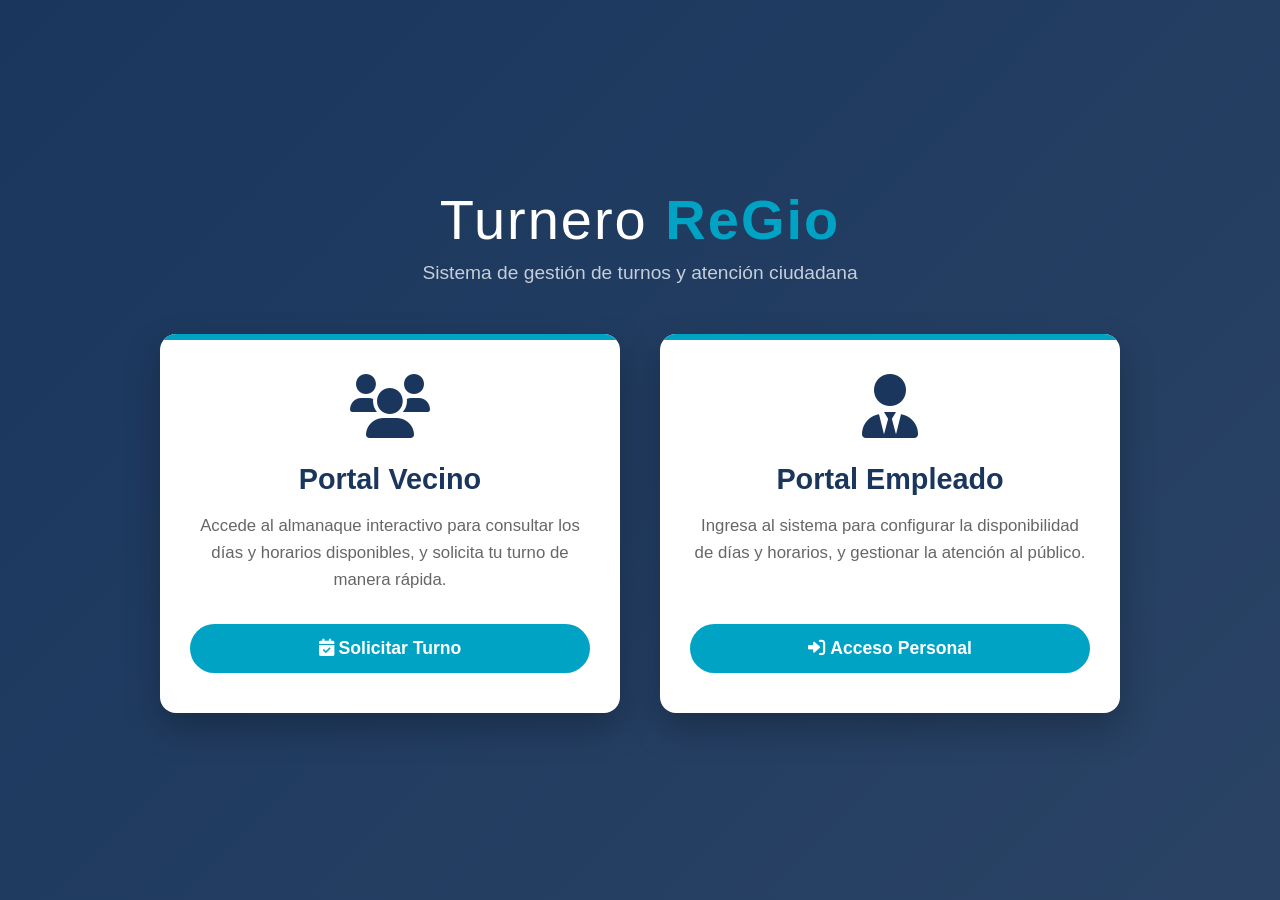
==== index.html @ 274bad59 "Add files via upload" ====
<!DOCTYPE html>
<html lang="es">
<head>
    <meta charset="UTF-8">
    <meta name="viewport" content="width=device-width, initial-scale=1.0">
    <title>ReGio - Turnero</title>
    <!-- Mantenemos tus estilos base si los necesitas para el resto, pero aquí aplicamos estilos propios del dashboard -->
    <link rel="stylesheet" href="styles.css">
    <link href="https://cdnjs.cloudflare.com/ajax/libs/font-awesome/6.0.0/css/all.min.css" rel="stylesheet">
    <style>
        :root {
            /* Colores ReGio - Variables para fácil modificación */
            --regio-primary: #1A365D; /* Azul oscuro elegante */
            --regio-secondary: #00A3C4; /* Celeste/Cian moderno */
            --regio-accent: #E2E8F0; /* Fondo claro */
            --regio-text: #2D3748;
        }

        body {
            margin: 0;
            padding: 0;
            background: linear-gradient(135deg, var(--regio-primary) 0%, #2A4365 100%);
            font-family: 'Segoe UI', Roboto, Helvetica, Arial, sans-serif;
            min-height: 100vh;
            display: flex;
            align-items: center;
            justify-content: center;
        }

        /* Reseteo del container por defecto de styles.css para que ocupe más en esta vista */
        .dashboard-container {
            width: 100%;
            max-width: 1000px;
            padding: 20px;
        }

        .header-brand {
            text-align: center;
            color: white;
            margin-bottom: 50px;
        }

        .header-brand h1 {
            font-size: 3.5rem;
            margin: 0;
            letter-spacing: 2px;
            font-weight: 300;
            color: white; /* Sobrescribir h1 de styles.css */
        }
        
        .header-brand h1 strong {
            font-weight: 700;
            color: var(--regio-secondary);
        }

        .header-brand p {
            font-size: 1.2rem;
            opacity: 0.85;
            margin-top: 10px;
            color: #e2e8f0;
        }

        .cards-wrapper {
            display: grid;
            grid-template-columns: repeat(auto-fit, minmax(320px, 1fr));
            gap: 40px;
        }

        .profile-card {
            background: white;
            border-radius: 16px;
            padding: 40px 30px;
            text-align: center;
            box-shadow: 0 15px 35px rgba(0,0,0,0.25);
            transition: transform 0.3s ease, box-shadow 0.3s ease;
            position: relative;
            overflow: hidden;
            display: flex;
            flex-direction: column;
            justify-content: space-between;
        }

        .profile-card::before {
            content: '';
            position: absolute;
            top: 0;
            left: 0;
            width: 100%;
            height: 6px;
            background: var(--regio-secondary);
        }

        .profile-card:hover {
            transform: translateY(-8px);
            box-shadow: 0 20px 40px rgba(0,0,0,0.35);
        }

        .profile-icon {
            font-size: 4rem;
            color: var(--regio-primary);
            margin-bottom: 25px;
        }

        .profile-card h2 {
            color: var(--regio-primary);
            margin: 0 0 15px 0;
            font-size: 1.8rem;
        }

        .profile-card p {
            color: #666;
            margin-bottom: 30px;
            line-height: 1.6;
            font-size: 1.05rem;
        }

        .btn-access {
            display: inline-block;
            background: var(--regio-secondary);
            color: white;
            padding: 14px 30px;
            border-radius: 30px;
            text-decoration: none;
            font-weight: bold;
            font-size: 1.1rem;
            border: none;
            cursor: pointer;
            transition: all 0.3s;
            width: 100%;
            box-sizing: border-box;
        }

        .btn-access:hover {
            background: #00829B;
            transform: scale(1.03);
            color: white;
        }

        /* Formulario de Login Oculto en Card de Empleado */
        .login-box {
            text-align: left;
            margin-top: 20px;
            display: none;
        }

        .login-box.active {
            display: block;
            animation: fadeIn 0.4s ease;
        }

        @keyframes fadeIn {
            from { opacity: 0; transform: translateY(-10px); }
            to { opacity: 1; transform: translateY(0); }
        }

        .form-control {
            width: 100%;
            padding: 12px 15px;
            margin-bottom: 15px;
            border: 1px solid #ddd;
            border-radius: 8px;
            box-sizing: border-box;
            background: #f8f9fa;
            font-size: 1rem;
        }

        .form-control:focus {
            outline: none;
            border-color: var(--regio-secondary);
            box-shadow: 0 0 0 2px rgba(0, 163, 196, 0.2);
            background: white;
        }

        .btn-login {
            background: var(--regio-primary);
            width: 100%;
            border-radius: 8px;
        }

        .btn-login:hover {
            background: #112440;
        }

        .error-msg {
            color: #dc3545;
            font-size: 0.95rem;
            margin-top: 10px;
            text-align: center;
            font-weight: bold;
        }
    </style>
</head>
<body>

    <div class="dashboard-container">
        <div class="header-brand">
            <h1>Turnero <strong>ReGio</strong></h1>
            <p>Sistema de gestión de turnos y atención ciudadana</p>
        </div>

        <div class="cards-wrapper">
            <!-- Card Vecino -->
            <div class="profile-card">
                <div>
                    <i class="fas fa-users profile-icon"></i>
                    <h2>Portal Vecino</h2>
                    <p>Accede al almanaque interactivo para consultar los días y horarios disponibles, y solicita tu turno de manera rápida.</p>
                </div>
                <button class="btn-access" onclick="window.location.href='vecino.html'">
                    <i class="fas fa-calendar-check"></i> Solicitar Turno
                </button>
            </div>

            <!-- Card Empleado -->
            <div class="profile-card">
                <div>
                    <i class="fas fa-user-tie profile-icon"></i>
                    <h2>Portal Empleado</h2>
                    <p>Ingresa al sistema para configurar la disponibilidad de días y horarios, y gestionar la atención al público.</p>
                </div>
                
                <button class="btn-access" id="btn-show-login">
                    <i class="fas fa-sign-in-alt"></i> Acceso Personal
                </button>

                <div class="login-box" id="login-box">
                    <form id="login-form">
                        <input type="text" class="form-control" id="username" placeholder="Usuario" required>
                        <input type="password" class="form-control" id="password" placeholder="Contraseña" required>
                        <button type="submit" class="btn-access btn-login">Ingresar al Panel</button>
                        <p id="login-error" class="error-msg"></p>
                    </form>
                </div>
            </div>
        </div>
    </div>

    <!-- Scripts de la app -->
    <script src="app.js?v=4"></script>
    <script>
        // Interfaz de login fluida (oculta el botón inicial y muestra el formulario)
        document.getElementById('btn-show-login').addEventListener('click', function() {
            this.style.display = 'none';
            document.getElementById('login-box').classList.add('active');
        });

        // Lógica de login original para Empleado/Admin
        document.getElementById('login-form').addEventListener('submit', function(e) {
            e.preventDefault();
            const userIn = document.getElementById('username').value.trim();
            const passIn = document.getElementById('password').value.trim();
            
            const usuarios = getUsuarios();
            const user = usuarios.find(u => u.username === userIn && u.password === passIn);
            
            if (user) {
                setCurrentUser(user);
                if (user.role === 'admin') {
                    window.location.href = 'admin.html';
                } else if (user.role === 'empleado') {
                    window.location.href = 'empleado.html';
                }
            } else {
                document.getElementById('login-error').textContent = 'Usuario o contraseña incorrectos';
            }
        });
    </script>
</body>
</html>
---- styles.css ----
:root {
    /* Colores ReGio globales */
    --regio-primary: #1A365D; /* Azul oscuro elegante */
    --regio-secondary: #00A3C4; /* Celeste/Cian moderno */
    --regio-accent: #E2E8F0; /* Fondo claro */
    --regio-text: #2D3748;
    --regio-bg: #f4f7f6;
    --regio-danger: #e53e3e;
    --regio-success: #38a169;
}

* {
    box-sizing: border-box;
    font-family: 'Segoe UI', Roboto, Helvetica, Arial, sans-serif;
}

body {
    background-color: var(--regio-bg);
    margin: 0;
    padding: 0;
    color: var(--regio-text);
}

/* Navbar */
.navbar {
    background: linear-gradient(135deg, var(--regio-primary) 0%, #2A4365 100%);
    color: white;
    padding: 20px 40px;
    display: flex;
    justify-content: space-between;
    align-items: center;
    box-shadow: 0 4px 6px rgba(0,0,0,0.1);
}

.navbar h2 {
    margin: 0;
    font-weight: 300;
    letter-spacing: 1px;
    color: white;
}

.navbar button {
    background-color: transparent;
    border: 2px solid white;
    color: white;
    border-radius: 30px;
    padding: 8px 20px;
    margin-left: 15px;
    font-weight: bold;
    transition: all 0.3s;
}

.navbar button:hover {
    background-color: white;
    color: var(--regio-primary);
}

/* Container & Cards */
.container {
    max-width: 1000px;
    margin: 40px auto;
    padding: 0 20px;
}

h1, h2, h3, h4 {
    color: var(--regio-primary);
}

.card {
    background: white;
    padding: 30px;
    border-radius: 16px;
    box-shadow: 0 10px 25px rgba(0,0,0,0.05);
    position: relative;
    overflow: hidden;
    margin-bottom: 25px;
}

.card::before {
    content: '';
    position: absolute;
    top: 0;
    left: 0;
    width: 100%;
    height: 4px;
    background: var(--regio-secondary);
}

.mt-4 {
    margin-top: 20px;
}

/* Forms */
.form-group {
    margin-bottom: 20px;
}

.form-group label {
    display: block;
    margin-bottom: 8px;
    font-weight: 600;
    color: var(--regio-text);
}

.form-group input, .form-group select {
    width: 100%;
    padding: 12px 15px;
    border: 1px solid #ccc;
    border-radius: 8px;
    background: #f8f9fa;
    transition: all 0.3s;
}

.form-group input:focus, .form-group select:focus {
    outline: none;
    border-color: var(--regio-secondary);
    box-shadow: 0 0 0 2px rgba(0, 163, 196, 0.2);
    background: white;
}

/* Buttons */
button {
    background-color: var(--regio-secondary);
    color: white;
    border: none;
    padding: 12px 25px;
    border-radius: 30px;
    cursor: pointer;
    font-size: 16px;
    font-weight: bold;
    transition: all 0.3s;
}

button:hover {
    background-color: #00829B;
    transform: translateY(-2px);
    box-shadow: 0 4px 10px rgba(0,0,0,0.15);
}

.btn-sm {
    padding: 8px 15px;
    font-size: 14px;
    background-color: var(--regio-success);
    border-radius: 20px;
}
.btn-sm:hover {
    background-color: #2f855a;
}

.error-msg {
    color: var(--regio-danger);
    margin-top: 10px;
}

/* --- CALENDARIO STYLES --- */
.calendar-wrapper {
    display: flex;
    flex-wrap: wrap;
    gap: 30px;
    margin-top: 25px;
}

.calendar-month {
    flex: 1;
    min-width: 320px;
    border: 1px solid #e2e8f0;
    border-radius: 12px;
    overflow: hidden;
    background: white;
    box-shadow: 0 4px 6px rgba(0,0,0,0.02);
}

.calendar-header {
    background: var(--regio-primary);
    color: white;
    text-align: center;
    padding: 15px;
    font-weight: bold;
    display: flex;
    justify-content: space-between;
    align-items: center;
}

.calendar-header button {
    background: transparent;
    box-shadow: none;
    border: 1px solid rgba(255,255,255,0.5);
    padding: 5px 15px;
    margin: 0;
}
.calendar-header button:hover {
    background: rgba(255,255,255,0.2);
    transform: none;
}

.calendar-grid {
    display: grid;
    grid-template-columns: repeat(7, 1fr);
    text-align: center;
    background-color: #fff;
}

.calendar-day-name {
    font-weight: 600;
    padding: 12px 0;
    background-color: #f7fafc;
    color: var(--regio-primary);
    font-size: 14px;
    border-bottom: 1px solid #e2e8f0;
}

.calendar-day {
    padding: 15px 0;
    border: 1px solid #f7fafc;
    cursor: pointer;
    transition: all 0.2s;
    color: var(--regio-text);
}

.calendar-day:hover:not(.disabled) {
    background-color: rgba(0, 163, 196, 0.1);
    color: var(--regio-secondary);
    font-weight: bold;
}

.calendar-day.selected {
    background-color: var(--regio-secondary);
    color: white;
    font-weight: bold;
    border-radius: 4px;
    transform: scale(0.95);
}

.calendar-day.disabled {
    color: #cbd5e0;
    cursor: not-allowed;
    background-color: #f7fafc;
}

/* --- SLOTS (HORARIOS) STYLES --- */
.slots-container {
    flex: 1;
    min-width: 320px;
    border: 1px solid #e2e8f0;
    border-radius: 12px;
    padding: 20px;
    background-color: white;
    box-shadow: 0 4px 6px rgba(0,0,0,0.02);
}

.slots-grid {
    display: grid;
    grid-template-columns: repeat(auto-fill, minmax(85px, 1fr));
    gap: 12px;
    margin-top: 20px;
}

.slot {
    padding: 10px;
    text-align: center;
    border-radius: 8px;
    font-weight: 600;
    cursor: pointer;
    color: white;
    transition: all 0.2s;
}

.slot.disponible {
    background-color: var(--regio-success); 
    border: 2px solid transparent;
}
.slot.disponible:hover {
    transform: translateY(-2px);
    box-shadow: 0 4px 6px rgba(0,0,0,0.1);
}

.slot.ocupado {
    background-color: var(--regio-danger); 
    cursor: not-allowed;
    opacity: 0.8;
}

.slot.seleccionado {
    border: 2px solid var(--regio-primary);
    box-shadow: 0 0 10px rgba(0,0,0,0.2);
    transform: scale(1.05);
    background-color: #2f855a;
}

.info-turno-detalle {
    margin-top: 20px;
    padding: 20px;
    background-color: #ebf8fa;
    border-left: 5px solid var(--regio-secondary);
    border-radius: 0 8px 8px 0;
    display: none;
    color: var(--regio-primary);
}

/* Listas */
.list {
    list-style: none;
    padding: 0;
    margin: 0;
}
.turno-item {
    padding: 15px;
    border-bottom: 1px solid #eee;
    display: flex;
    justify-content: space-between;
    align-items: center;
}
.turno-item:last-child {
    border-bottom: none;
}
.badge {
    padding: 4px 8px;
    border-radius: 12px;
    font-size: 12px;
    font-weight: bold;
    color: white;
}
.badge.pendiente {
    background: #dd6b20;
}
.badge.atendido {
    background: var(--regio-success);
}
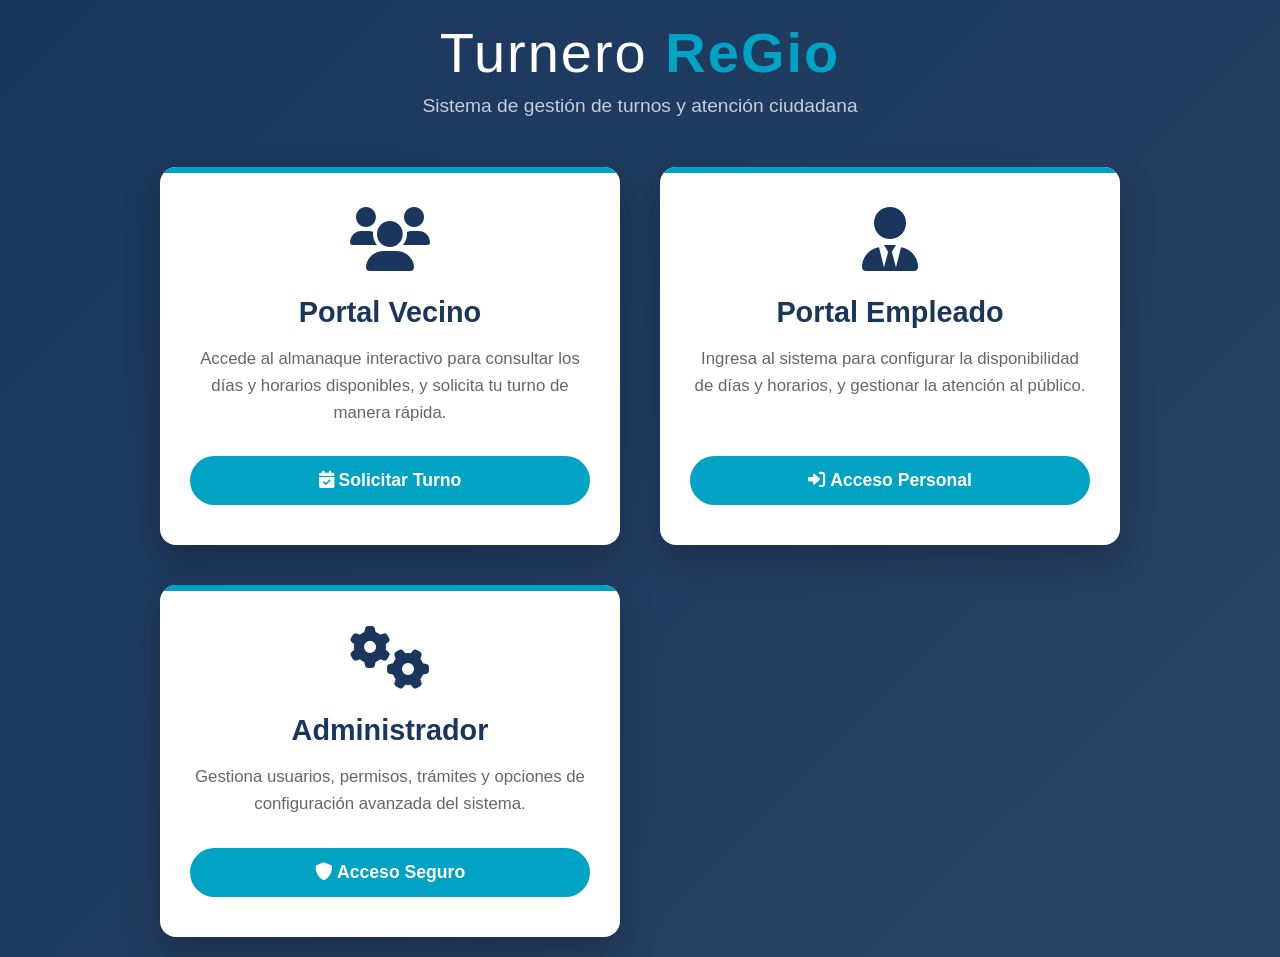
==== commit 1f1270cb: "Add files via upload" ====
--- a/index.html
+++ b/index.html
@@ -1,269 +1,302 @@
-<!DOCTYPE html>
-<html lang="es">
-<head>
-    <meta charset="UTF-8">
-    <meta name="viewport" content="width=device-width, initial-scale=1.0">
-    <title>ReGio - Turnero</title>
-    <!-- Mantenemos tus estilos base si los necesitas para el resto, pero aquí aplicamos estilos propios del dashboard -->
-    <link rel="stylesheet" href="styles.css">
-    <link href="https://cdnjs.cloudflare.com/ajax/libs/font-awesome/6.0.0/css/all.min.css" rel="stylesheet">
-    <style>
-        :root {
-            /* Colores ReGio - Variables para fácil modificación */
-            --regio-primary: #1A365D; /* Azul oscuro elegante */
-            --regio-secondary: #00A3C4; /* Celeste/Cian moderno */
-            --regio-accent: #E2E8F0; /* Fondo claro */
-            --regio-text: #2D3748;
-        }
-
-        body {
-            margin: 0;
-            padding: 0;
-            background: linear-gradient(135deg, var(--regio-primary) 0%, #2A4365 100%);
-            font-family: 'Segoe UI', Roboto, Helvetica, Arial, sans-serif;
-            min-height: 100vh;
-            display: flex;
-            align-items: center;
-            justify-content: center;
-        }
-
-        /* Reseteo del container por defecto de styles.css para que ocupe más en esta vista */
-        .dashboard-container {
-            width: 100%;
-            max-width: 1000px;
-            padding: 20px;
-        }
-
-        .header-brand {
-            text-align: center;
-            color: white;
-            margin-bottom: 50px;
-        }
-
-        .header-brand h1 {
-            font-size: 3.5rem;
-            margin: 0;
-            letter-spacing: 2px;
-            font-weight: 300;
-            color: white; /* Sobrescribir h1 de styles.css */
-        }
-        
-        .header-brand h1 strong {
-            font-weight: 700;
-            color: var(--regio-secondary);
-        }
-
-        .header-brand p {
-            font-size: 1.2rem;
-            opacity: 0.85;
-            margin-top: 10px;
-            color: #e2e8f0;
-        }
-
-        .cards-wrapper {
-            display: grid;
-            grid-template-columns: repeat(auto-fit, minmax(320px, 1fr));
-            gap: 40px;
-        }
-
-        .profile-card {
-            background: white;
-            border-radius: 16px;
-            padding: 40px 30px;
-            text-align: center;
-            box-shadow: 0 15px 35px rgba(0,0,0,0.25);
-            transition: transform 0.3s ease, box-shadow 0.3s ease;
-            position: relative;
-            overflow: hidden;
-            display: flex;
-            flex-direction: column;
-            justify-content: space-between;
-        }
-
-        .profile-card::before {
-            content: '';
-            position: absolute;
-            top: 0;
-            left: 0;
-            width: 100%;
-            height: 6px;
-            background: var(--regio-secondary);
-        }
-
-        .profile-card:hover {
-            transform: translateY(-8px);
-            box-shadow: 0 20px 40px rgba(0,0,0,0.35);
-        }
-
-        .profile-icon {
-            font-size: 4rem;
-            color: var(--regio-primary);
-            margin-bottom: 25px;
-        }
-
-        .profile-card h2 {
-            color: var(--regio-primary);
-            margin: 0 0 15px 0;
-            font-size: 1.8rem;
-        }
-
-        .profile-card p {
-            color: #666;
-            margin-bottom: 30px;
-            line-height: 1.6;
-            font-size: 1.05rem;
-        }
-
-        .btn-access {
-            display: inline-block;
-            background: var(--regio-secondary);
-            color: white;
-            padding: 14px 30px;
-            border-radius: 30px;
-            text-decoration: none;
-            font-weight: bold;
-            font-size: 1.1rem;
-            border: none;
-            cursor: pointer;
-            transition: all 0.3s;
-            width: 100%;
-            box-sizing: border-box;
-        }
-
-        .btn-access:hover {
-            background: #00829B;
-            transform: scale(1.03);
-            color: white;
-        }
-
-        /* Formulario de Login Oculto en Card de Empleado */
-        .login-box {
-            text-align: left;
-            margin-top: 20px;
-            display: none;
-        }
-
-        .login-box.active {
-            display: block;
-            animation: fadeIn 0.4s ease;
-        }
-
-        @keyframes fadeIn {
-            from { opacity: 0; transform: translateY(-10px); }
-            to { opacity: 1; transform: translateY(0); }
-        }
-
-        .form-control {
-            width: 100%;
-            padding: 12px 15px;
-            margin-bottom: 15px;
-            border: 1px solid #ddd;
-            border-radius: 8px;
-            box-sizing: border-box;
-            background: #f8f9fa;
-            font-size: 1rem;
-        }
-
-        .form-control:focus {
-            outline: none;
-            border-color: var(--regio-secondary);
-            box-shadow: 0 0 0 2px rgba(0, 163, 196, 0.2);
-            background: white;
-        }
-
-        .btn-login {
-            background: var(--regio-primary);
-            width: 100%;
-            border-radius: 8px;
-        }
-
-        .btn-login:hover {
-            background: #112440;
-        }
-
-        .error-msg {
-            color: #dc3545;
-            font-size: 0.95rem;
-            margin-top: 10px;
-            text-align: center;
-            font-weight: bold;
-        }
-    </style>
-</head>
-<body>
-
-    <div class="dashboard-container">
-        <div class="header-brand">
-            <h1>Turnero <strong>ReGio</strong></h1>
-            <p>Sistema de gestión de turnos y atención ciudadana</p>
-        </div>
-
-        <div class="cards-wrapper">
-            <!-- Card Vecino -->
-            <div class="profile-card">
-                <div>
-                    <i class="fas fa-users profile-icon"></i>
-                    <h2>Portal Vecino</h2>
-                    <p>Accede al almanaque interactivo para consultar los días y horarios disponibles, y solicita tu turno de manera rápida.</p>
-                </div>
-                <button class="btn-access" onclick="window.location.href='vecino.html'">
-                    <i class="fas fa-calendar-check"></i> Solicitar Turno
-                </button>
-            </div>
-
-            <!-- Card Empleado -->
-            <div class="profile-card">
-                <div>
-                    <i class="fas fa-user-tie profile-icon"></i>
-                    <h2>Portal Empleado</h2>
-                    <p>Ingresa al sistema para configurar la disponibilidad de días y horarios, y gestionar la atención al público.</p>
-                </div>
-                
-                <button class="btn-access" id="btn-show-login">
-                    <i class="fas fa-sign-in-alt"></i> Acceso Personal
-                </button>
-
-                <div class="login-box" id="login-box">
-                    <form id="login-form">
-                        <input type="text" class="form-control" id="username" placeholder="Usuario" required>
-                        <input type="password" class="form-control" id="password" placeholder="Contraseña" required>
-                        <button type="submit" class="btn-access btn-login">Ingresar al Panel</button>
-                        <p id="login-error" class="error-msg"></p>
-                    </form>
-                </div>
-            </div>
-        </div>
-    </div>
-
-    <!-- Scripts de la app -->
-    <script src="app.js?v=4"></script>
-    <script>
-        // Interfaz de login fluida (oculta el botón inicial y muestra el formulario)
-        document.getElementById('btn-show-login').addEventListener('click', function() {
-            this.style.display = 'none';
-            document.getElementById('login-box').classList.add('active');
-        });
-
-        // Lógica de login original para Empleado/Admin
-        document.getElementById('login-form').addEventListener('submit', function(e) {
-            e.preventDefault();
-            const userIn = document.getElementById('username').value.trim();
-            const passIn = document.getElementById('password').value.trim();
-            
-            const usuarios = getUsuarios();
-            const user = usuarios.find(u => u.username === userIn && u.password === passIn);
-            
-            if (user) {
-                setCurrentUser(user);
-                if (user.role === 'admin') {
-                    window.location.href = 'admin.html';
-                } else if (user.role === 'empleado') {
-                    window.location.href = 'empleado.html';
-                }
-            } else {
-                document.getElementById('login-error').textContent = 'Usuario o contraseña incorrectos';
-            }
-        });
-    </script>
-</body>
-</html>
+<!DOCTYPE html>
+<html lang="es">
+<head>
+    <meta charset="UTF-8">
+    <meta name="viewport" content="width=device-width, initial-scale=1.0">
+    <title>ReGio - Turnero</title>
+    <!-- Mantenemos tus estilos base si los necesitas para el resto, pero aquí aplicamos estilos propios del dashboard -->
+    <link rel="stylesheet" href="styles.css">
+    <link href="https://cdnjs.cloudflare.com/ajax/libs/font-awesome/6.0.0/css/all.min.css" rel="stylesheet">
+    <style>
+        :root {
+            /* Colores ReGio - Variables para fácil modificación */
+            --regio-primary: #1A365D; /* Azul oscuro elegante */
+            --regio-secondary: #00A3C4; /* Celeste/Cian moderno */
+            --regio-accent: #E2E8F0; /* Fondo claro */
+            --regio-text: #2D3748;
+        }
+
+        body {
+            margin: 0;
+            padding: 0;
+            background: linear-gradient(135deg, var(--regio-primary) 0%, #2A4365 100%);
+            font-family: 'Segoe UI', Roboto, Helvetica, Arial, sans-serif;
+            min-height: 100vh;
+            display: flex;
+            align-items: center;
+            justify-content: center;
+        }
+
+        /* Reseteo del container por defecto de styles.css para que ocupe más en esta vista */
+        .dashboard-container {
+            width: 100%;
+            max-width: 1000px;
+            padding: 20px;
+        }
+
+        .header-brand {
+            text-align: center;
+            color: white;
+            margin-bottom: 50px;
+        }
+
+        .header-brand h1 {
+            font-size: 3.5rem;
+            margin: 0;
+            letter-spacing: 2px;
+            font-weight: 300;
+            color: white; /* Sobrescribir h1 de styles.css */
+        }
+        
+        .header-brand h1 strong {
+            font-weight: 700;
+            color: var(--regio-secondary);
+        }
+
+        .header-brand p {
+            font-size: 1.2rem;
+            opacity: 0.85;
+            margin-top: 10px;
+            color: #e2e8f0;
+        }
+
+        .cards-wrapper {
+            display: grid;
+            grid-template-columns: repeat(auto-fit, minmax(320px, 1fr));
+            gap: 40px;
+        }
+
+        .profile-card {
+            background: white;
+            border-radius: 16px;
+            padding: 40px 30px;
+            text-align: center;
+            box-shadow: 0 15px 35px rgba(0,0,0,0.25);
+            transition: transform 0.3s ease, box-shadow 0.3s ease;
+            position: relative;
+            overflow: hidden;
+            display: flex;
+            flex-direction: column;
+            justify-content: space-between;
+        }
+
+        .profile-card::before {
+            content: '';
+            position: absolute;
+            top: 0;
+            left: 0;
+            width: 100%;
+            height: 6px;
+            background: var(--regio-secondary);
+        }
+
+        .profile-card:hover {
+            transform: translateY(-8px);
+            box-shadow: 0 20px 40px rgba(0,0,0,0.35);
+        }
+
+        .profile-icon {
+            font-size: 4rem;
+            color: var(--regio-primary);
+            margin-bottom: 25px;
+        }
+
+        .profile-card h2 {
+            color: var(--regio-primary);
+            margin: 0 0 15px 0;
+            font-size: 1.8rem;
+        }
+
+        .profile-card p {
+            color: #666;
+            margin-bottom: 30px;
+            line-height: 1.6;
+            font-size: 1.05rem;
+        }
+
+        .btn-access {
+            display: inline-block;
+            background: var(--regio-secondary);
+            color: white;
+            padding: 14px 30px;
+            border-radius: 30px;
+            text-decoration: none;
+            font-weight: bold;
+            font-size: 1.1rem;
+            border: none;
+            cursor: pointer;
+            transition: all 0.3s;
+            width: 100%;
+            box-sizing: border-box;
+        }
+
+        .btn-access:hover {
+            background: #00829B;
+            transform: scale(1.03);
+            color: white;
+        }
+
+        /* Formulario de Login Oculto en Card de Empleado */
+        .login-box {
+            text-align: left;
+            margin-top: 20px;
+            display: none;
+        }
+
+        .login-box.active {
+            display: block;
+            animation: fadeIn 0.4s ease;
+        }
+
+        @keyframes fadeIn {
+            from { opacity: 0; transform: translateY(-10px); }
+            to { opacity: 1; transform: translateY(0); }
+        }
+
+        .form-control {
+            width: 100%;
+            padding: 12px 15px;
+            margin-bottom: 15px;
+            border: 1px solid #ddd;
+            border-radius: 8px;
+            box-sizing: border-box;
+            background: #f8f9fa;
+            font-size: 1rem;
+        }
+
+        .form-control:focus {
+            outline: none;
+            border-color: var(--regio-secondary);
+            box-shadow: 0 0 0 2px rgba(0, 163, 196, 0.2);
+            background: white;
+        }
+
+        .btn-login {
+            background: var(--regio-primary);
+            width: 100%;
+            border-radius: 8px;
+        }
+
+        .btn-login:hover {
+            background: #112440;
+        }
+
+        .error-msg {
+            color: #dc3545;
+            font-size: 0.95rem;
+            margin-top: 10px;
+            text-align: center;
+            font-weight: bold;
+        }
+    </style>
+</head>
+<body>
+
+    <div class="dashboard-container">
+        <div class="header-brand">
+            <h1>Turnero <strong>ReGio</strong></h1>
+            <p>Sistema de gestión de turnos y atención ciudadana</p>
+        </div>
+
+        <div class="cards-wrapper">
+            <!-- Card Vecino -->
+            <div class="profile-card">
+                <div>
+                    <i class="fas fa-users profile-icon"></i>
+                    <h2>Portal Vecino</h2>
+                    <p>Accede al almanaque interactivo para consultar los días y horarios disponibles, y solicita tu turno de manera rápida.</p>
+                </div>
+                <button class="btn-access" onclick="window.location.href='vecino.html'">
+                    <i class="fas fa-calendar-check"></i> Solicitar Turno
+                </button>
+            </div>
+
+            <!-- Card Empleado -->
+            <div class="profile-card">
+                <div>
+                    <i class="fas fa-user-tie profile-icon"></i>
+                    <h2>Portal Empleado</h2>
+                    <p>Ingresa al sistema para configurar la disponibilidad de días y horarios, y gestionar la atención al público.</p>
+                </div>
+                
+                <button class="btn-access" id="btn-show-login-emp">
+                    <i class="fas fa-sign-in-alt"></i> Acceso Personal
+                </button>
+
+                <div class="login-box" id="login-box-emp">
+                    <form id="login-form-emp">
+                        <input type="text" class="form-control" id="username-emp" placeholder="Usuario" required>
+                        <input type="password" class="form-control" id="password-emp" placeholder="Contraseña" required>
+                        <button type="submit" class="btn-access btn-login">Ingresar al Panel</button>
+                        <p id="login-error-emp" class="error-msg"></p>
+                    </form>
+                </div>
+            </div>
+
+            <!-- Card Admin -->
+            <div class="profile-card">
+                <div>
+                    <i class="fas fa-cogs profile-icon"></i>
+                    <h2>Administrador</h2>
+                    <p>Gestiona usuarios, permisos, trámites y opciones de configuración avanzada del sistema.</p>
+                </div>
+                
+                <button class="btn-access" id="btn-show-login-admin">
+                    <i class="fas fa-shield-alt"></i> Acceso Seguro
+                </button>
+
+                <div class="login-box" id="login-box-admin">
+                    <form id="login-form-admin">
+                        <input type="text" class="form-control" id="username-admin" placeholder="Usuario" required>
+                        <input type="password" class="form-control" id="password-admin" placeholder="Contraseña" required>
+                        <button type="submit" class="btn-access btn-login" style="background-color: var(--regio-secondary);">Ingresar al Panel</button>
+                        <p id="login-error-admin" class="error-msg"></p>
+                    </form>
+                </div>
+            </div>
+        </div>
+    </div>
+
+    <!-- Scripts de la app -->
+    <script src="app.js?v=16"></script>
+    <script>
+        // Interfaz de login fluida para Empleado
+        document.getElementById('btn-show-login-emp').addEventListener('click', function() {
+            this.style.display = 'none';
+            document.getElementById('login-box-emp').classList.add('active');
+        });
+
+        // Interfaz de login fluida para Admin
+        document.getElementById('btn-show-login-admin').addEventListener('click', function() {
+            this.style.display = 'none';
+            document.getElementById('login-box-admin').classList.add('active');
+        });
+
+        function handleLogin(e, roleId, expectedRole) {
+            e.preventDefault();
+            const userIn = document.getElementById(`username-${roleId}`).value.trim();
+            const passIn = document.getElementById(`password-${roleId}`).value.trim();
+            
+            const usuarios = getUsuarios();
+            const user = usuarios.find(u => u.username === userIn && u.password === passIn);
+            
+            if (user && user.role === expectedRole) {
+                setCurrentUser(user);
+                window.location.href = expectedRole === 'admin' ? 'admin.html' : 'empleado.html';
+            } else {
+                document.getElementById(`login-error-${roleId}`).textContent = 'Usuario, contraseña o rol incorrectos';
+            }
+        }
+
+        // Lógica de login para Empleado
+        document.getElementById('login-form-emp').addEventListener('submit', function(e) {
+            handleLogin(e, 'emp', 'empleado');
+        });
+
+        // Lógica de login para Admin
+        document.getElementById('login-form-admin').addEventListener('submit', function(e) {
+            handleLogin(e, 'admin', 'admin');
+        });
+    </script>
+</body>
+</html>
--- a/styles.css
+++ b/styles.css
@@ -237,6 +237,28 @@
     background-color: #f7fafc;
 }
 
+.calendar-day.day-full {
+    color: #9b2c2c;
+    background-color: #fed7d7; /* Rojo pastel/suave */
+    cursor: not-allowed;
+    border-radius: 4px;
+    transform: scale(0.95);
+    font-weight: 600;
+}
+
+.calendar-day.day-available {
+    color: #22543d;
+    background-color: #c6f6d5; /* Verde pastel/suave */
+    font-weight: 600;
+    border-radius: 4px;
+    transform: scale(0.95);
+}
+
+.calendar-day.day-available:hover {
+    background-color: #9ae6b4;
+    color: #1c4532;
+}
+
 /* --- SLOTS (HORARIOS) STYLES --- */
 .slots-container {
     flex: 1;
@@ -261,30 +283,42 @@
     border-radius: 8px;
     font-weight: 600;
     cursor: pointer;
-    color: white;
     transition: all 0.2s;
 }
 
 .slot.disponible {
-    background-color: var(--regio-success); 
+    color: #22543d;
+    background-color: #c6f6d5; /* Verde pastel */
     border: 2px solid transparent;
 }
 .slot.disponible:hover {
+    background-color: #9ae6b4;
+    color: #1c4532;
     transform: translateY(-2px);
     box-shadow: 0 4px 6px rgba(0,0,0,0.1);
 }
 
 .slot.ocupado {
-    background-color: var(--regio-danger); 
+    color: #9b2c2c;
+    background-color: #fed7d7; /* Rojo pastel */
     cursor: not-allowed;
-    opacity: 0.8;
+    border: 2px solid transparent;
+}
+
+.slot.bloqueado {
+    color: #4a5568; /* Gris oscuro */
+    background-color: #e2e8f0; /* Gris pastel */
+    border: 2px dashed #a0aec0;
+}
+.slot.bloqueado:hover {
+    background-color: #cbd5e0;
 }
 
 .slot.seleccionado {
     border: 2px solid var(--regio-primary);
-    box-shadow: 0 0 10px rgba(0,0,0,0.2);
+    box-shadow: 0 0 10px rgba(0,0,0,0.1);
     transform: scale(1.05);
-    background-color: #2f855a;
+    /* El background y color dependerá de si es rojo o verde, así que no lo forzamos acá, o lo oscurecemos un poquito */
 }
 
 .info-turno-detalle {
@@ -326,3 +360,41 @@
 .badge.atendido {
     background: var(--regio-success);
 }
+
+/* --- PRINT STYLES --- */
+@media print {
+    body {
+        background-color: white !important;
+        margin: 0;
+        padding: 0;
+    }
+    .navbar, 
+    #form-card, 
+    .no-print {
+        display: none !important;
+    }
+    .container {
+        max-width: 100% !important;
+        margin: 0 !important;
+        padding: 0 !important;
+        box-shadow: none !important;
+    }
+    .card {
+        box-shadow: none !important;
+        border: none !important;
+        margin: 0 !important;
+        padding: 0 !important;
+    }
+    #constancia-card {
+        display: block !important;
+    }
+    #constancia-print-area {
+        border: 2px dashed #00A3C4 !important; /* var(--regio-primary) */
+        padding: 40px !important;
+        margin-top: 30px !important;
+        margin-bottom: 30px !important;
+    }
+    @page {
+        margin: 2cm;
+    }
+}
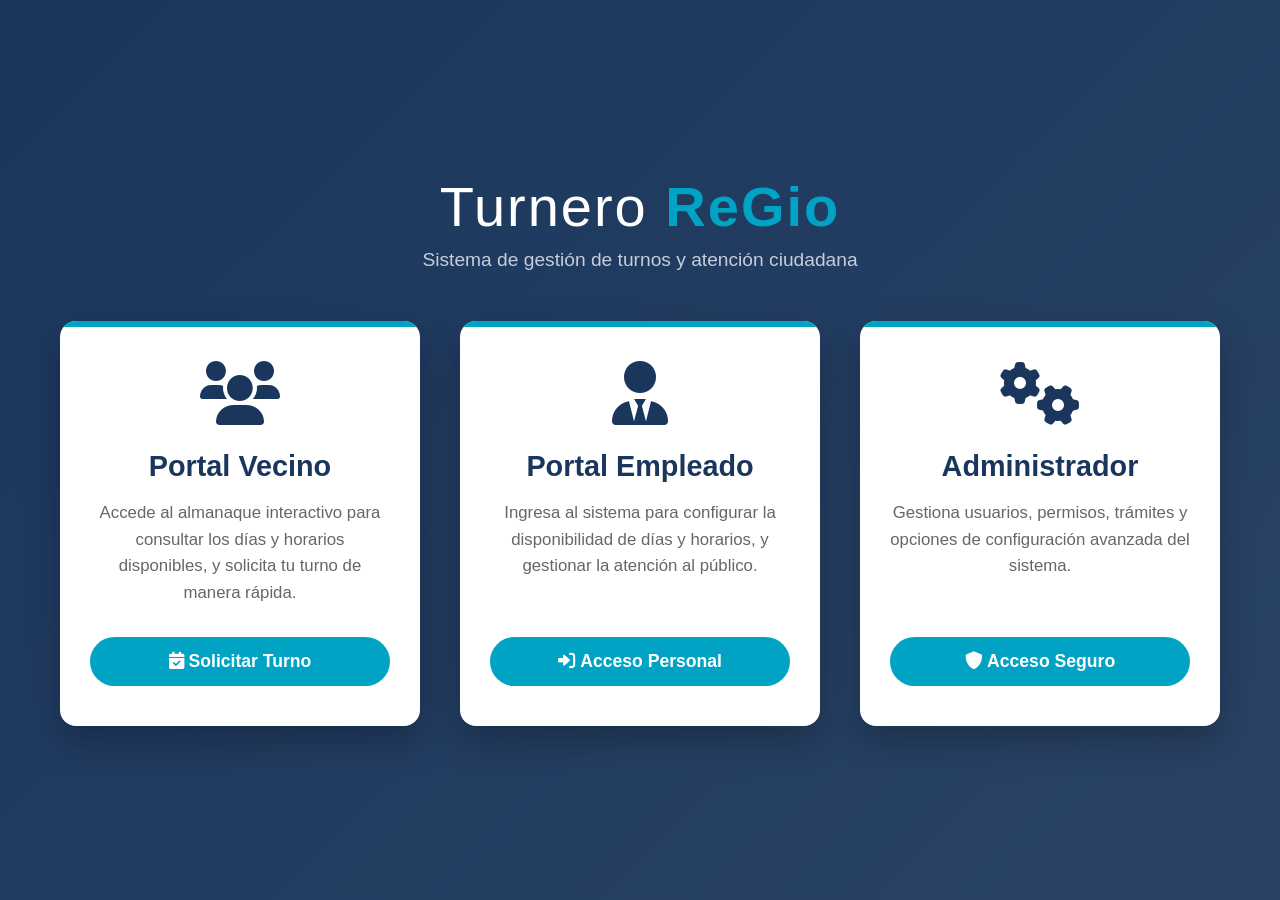
==== commit 0fe6688c: "Add files via upload" ====
--- a/index.html
+++ b/index.html
@@ -30,7 +30,7 @@
         /* Reseteo del container por defecto de styles.css para que ocupe más en esta vista */
         .dashboard-container {
             width: 100%;
-            max-width: 1000px;
+            max-width: 1200px;
             padding: 20px;
         }
 
@@ -62,7 +62,7 @@
 
         .cards-wrapper {
             display: grid;
-            grid-template-columns: repeat(auto-fit, minmax(320px, 1fr));
+            grid-template-columns: repeat(auto-fit, minmax(280px, 1fr));
             gap: 40px;
         }
 
